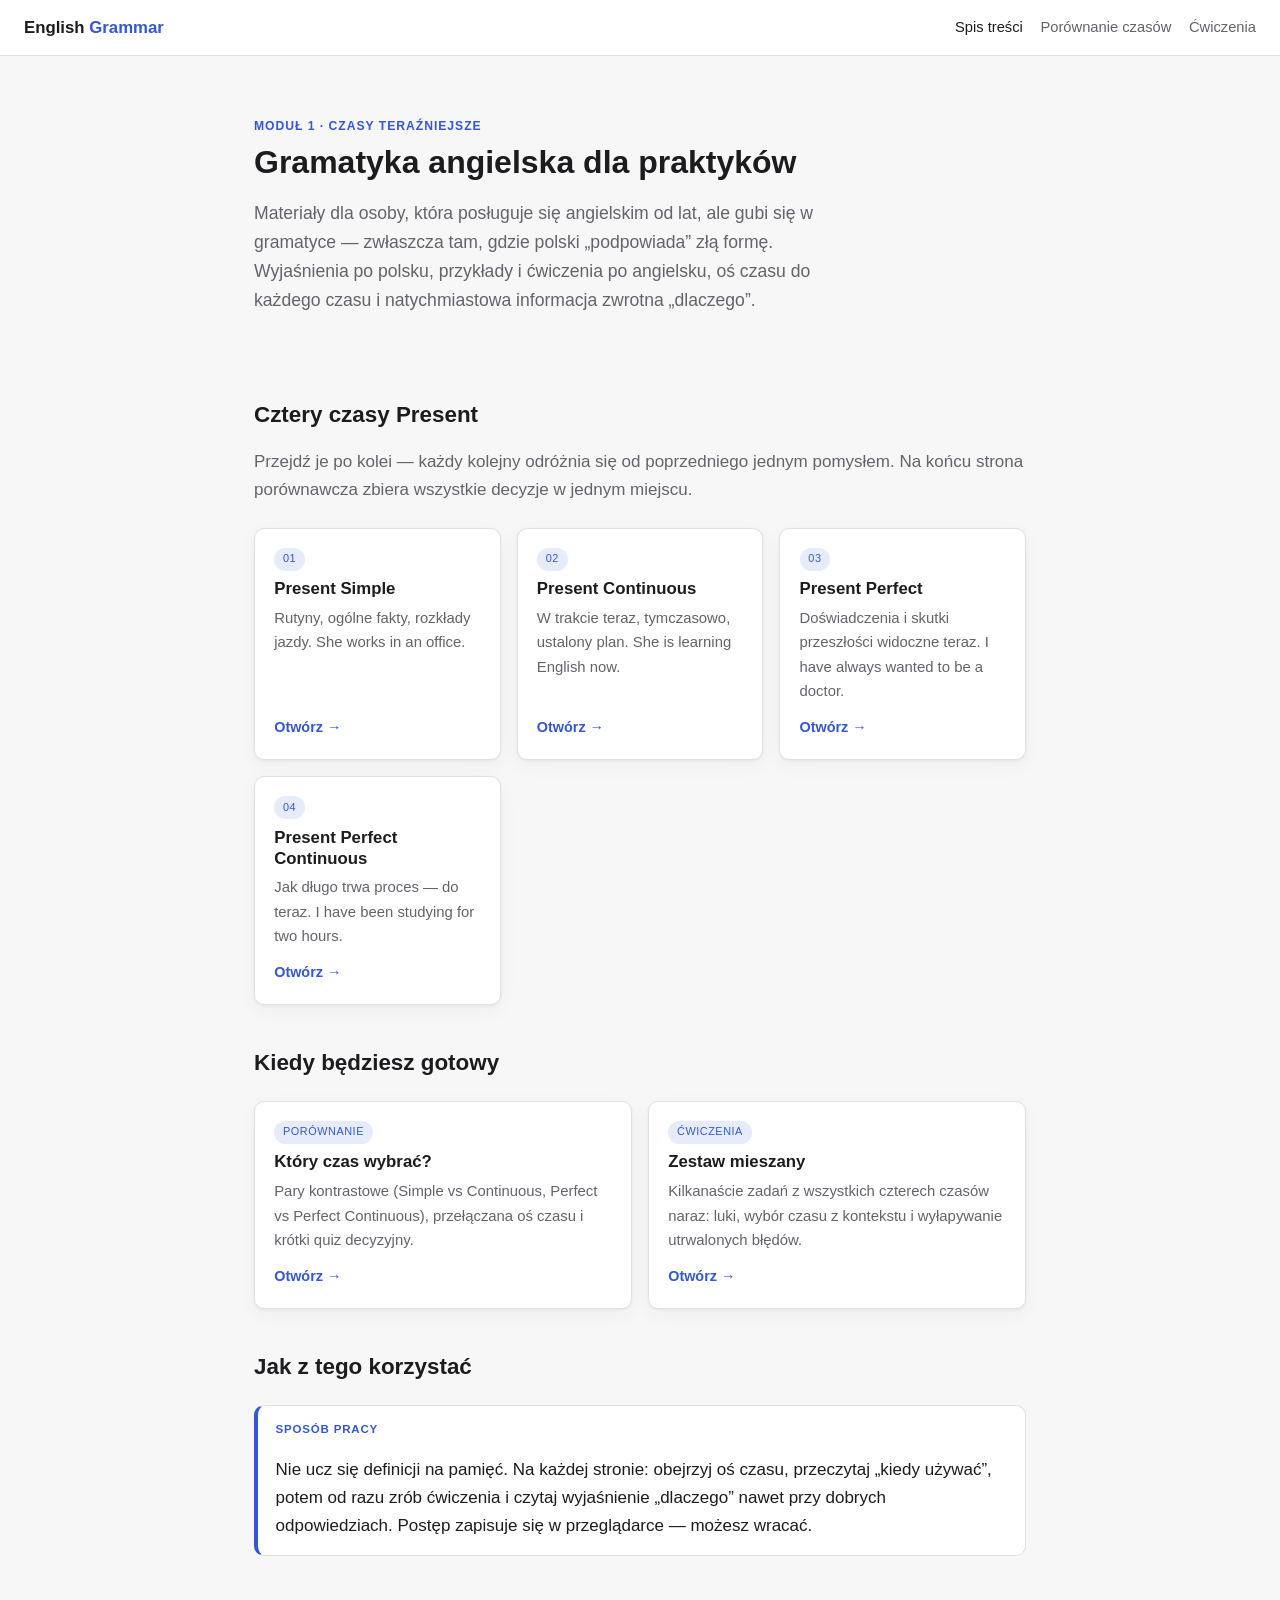
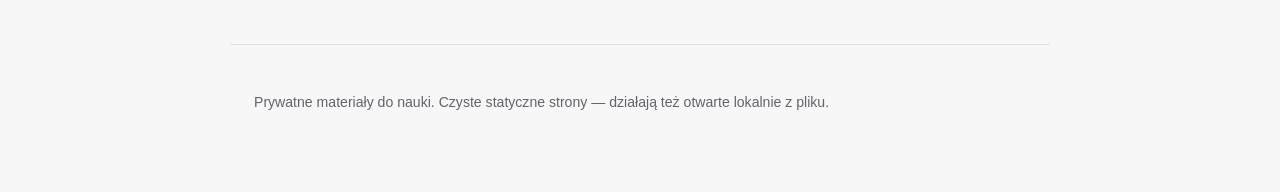
==== index.html @ 11decdb0 "Initial: interactive Present tenses module (4 tenses + contrast + practice) Standalone static site f" ====
<!DOCTYPE html>
<html lang="pl">
<head>
<meta charset="UTF-8">
<meta name="viewport" content="width=device-width, initial-scale=1.0">
<title>English Grammar — czasy teraźniejsze</title>
<meta name="description" content="Interaktywne materiały do angielskiej gramatyki dla osób, które mówią po angielsku od dawna, ale mają problemy z gramatyką. Moduł pierwszy: cztery czasy Present z osią czasu i ćwiczeniami.">
<link rel="stylesheet" href="assets/css/style.css">
</head>
<body>

<nav class="topnav">
  <a class="topnav__brand" href="index.html">English <span>Grammar</span></a>
  <div class="topnav__links">
    <a href="index.html" aria-current="page">Spis treści</a>
    <a href="czasy/porownanie.html">Porównanie czasów</a>
    <a href="cwiczenia.html">Ćwiczenia</a>
  </div>
</nav>

<header class="hero">
  <p class="eyebrow">Moduł 1 · Czasy teraźniejsze</p>
  <h1>Gramatyka angielska dla praktyków</h1>
  <p class="lead">
    Materiały dla osoby, która posługuje się angielskim od lat, ale gubi się
    w gramatyce — zwłaszcza tam, gdzie polski „podpowiada” złą formę.
    Wyjaśnienia po polsku, przykłady i ćwiczenia po angielsku, oś czasu do
    każdego czasu i natychmiastowa informacja zwrotna „dlaczego”.
  </p>
</header>

<main class="page">

  <h2>Cztery czasy Present</h2>
  <p class="muted">
    Przejdź je po kolei — każdy kolejny odróżnia się od poprzedniego jednym
    pomysłem. Na końcu strona porównawcza zbiera wszystkie decyzje w jednym
    miejscu.
  </p>

  <div class="card-grid">
    <a class="card" href="czasy/present-simple.html">
      <span class="badge">01</span>
      <h3>Present Simple</h3>
      <p>Rutyny, ogólne fakty, rozkłady jazdy. <span lang="en">She works in an office.</span></p>
      <span class="card__more">Otwórz →</span>
    </a>

    <a class="card" href="czasy/present-continuous.html">
      <span class="badge">02</span>
      <h3>Present Continuous</h3>
      <p>W trakcie teraz, tymczasowo, ustalony plan. <span lang="en">She is learning English now.</span></p>
      <span class="card__more">Otwórz →</span>
    </a>

    <a class="card" href="czasy/present-perfect.html">
      <span class="badge">03</span>
      <h3>Present Perfect</h3>
      <p>Doświadczenia i skutki przeszłości widoczne teraz. <span lang="en">I have always wanted to be a doctor.</span></p>
      <span class="card__more">Otwórz →</span>
    </a>

    <a class="card" href="czasy/present-perfect-continuous.html">
      <span class="badge">04</span>
      <h3>Present Perfect Continuous</h3>
      <p>Jak długo trwa proces — do teraz. <span lang="en">I have been studying for two hours.</span></p>
      <span class="card__more">Otwórz →</span>
    </a>
  </div>

  <h2>Kiedy będziesz gotowy</h2>
  <div class="card-grid">
    <a class="card" href="czasy/porownanie.html">
      <span class="badge">Porównanie</span>
      <h3>Który czas wybrać?</h3>
      <p>
        Pary kontrastowe (Simple vs Continuous, Perfect vs Perfect
        Continuous), przełączana oś czasu i krótki quiz decyzyjny.
      </p>
      <span class="card__more">Otwórz →</span>
    </a>

    <a class="card" href="cwiczenia.html">
      <span class="badge">Ćwiczenia</span>
      <h3>Zestaw mieszany</h3>
      <p>
        Kilkanaście zadań z wszystkich czterech czasów naraz: luki, wybór
        czasu z kontekstu i wyłapywanie utrwalonych błędów.
      </p>
      <span class="card__more">Otwórz →</span>
    </a>
  </div>

  <h2>Jak z tego korzystać</h2>
  <div class="rule">
    <p class="rule__label">Sposób pracy</p>
    <p>
      Nie ucz się definicji na pamięć. Na każdej stronie: obejrzyj oś czasu,
      przeczytaj „kiedy używać”, potem od razu zrób ćwiczenia i czytaj
      wyjaśnienie „dlaczego” nawet przy dobrych odpowiedziach. Postęp zapisuje
      się w przeglądarce — możesz wracać.
    </p>
  </div>

</main>

<footer>
  <p>
    Prywatne materiały do nauki. Czyste statyczne strony — działają też
    otwarte lokalnie z pliku.
  </p>
</footer>

</body>
</html>
---- assets/css/style.css ----
/* english-grammar — wspólny arkusz stylów.
 *
 * Czyste statyczne strony, bez build stepu. Ładowany przez każdą stronę
 * jako <link rel="stylesheet" href=".../assets/css/style.css">.
 *
 * Paleta light-first; pełny wariant dark w @media (prefers-color-scheme).
 * Nazwy tokenów zgodne z kontraktem rodziny `learning-materials`
 * (--text, --text-muted, --border, --accent, --bg-elevated, --radius) na
 * wypadek pożyczenia widgetu w przyszłości — ale to nasz plik, nie tamten.
 *
 * Zasada języka: interfejs i wyjaśnienia po polsku, materiał angielski w
 * elementach z lang="en" (blok .eg, tokeny w ćwiczeniach). Nie ma
 * przełącznika PL/EN — obie warstwy są widoczne naraz.
 */

:root {
  --bg: #f7f7f8;
  --bg-elevated: #ffffff;
  --bg-sunken: #f0f0f3;
  --text: #1c1c1e;
  --text-muted: #63636b;
  --border: #e1e1e6;
  --accent: #3457d5;
  --accent-soft: #e7ecfd;
  --good: #1f7a3d;
  --good-soft: #e3f3e9;
  --bad: #c0392b;
  --bad-soft: #fbe9e6;
  --warn: #9a6a12;
  --warn-soft: #fbf1dd;
  --code-bg: #eeeef2;
  --radius: 10px;
  --shadow: 0 1px 3px rgba(0, 0, 0, .06), 0 6px 20px rgba(0, 0, 0, .04);
}

@media (prefers-color-scheme: dark) {
  :root {
    --bg: #141416;
    --bg-elevated: #1d1d21;
    --bg-sunken: #17171a;
    --text: #ececee;
    --text-muted: #a3a3ac;
    --border: #333338;
    --accent: #8098ff;
    --accent-soft: #232a49;
    --good: #5fcf82;
    --good-soft: #17301f;
    --bad: #ff7c70;
    --bad-soft: #34211e;
    --warn: #e0b050;
    --warn-soft: #2f2718;
    --code-bg: #26262b;
    --shadow: 0 1px 3px rgba(0, 0, 0, .3), 0 6px 20px rgba(0, 0, 0, .25);
  }
}

* { box-sizing: border-box; }

html { scroll-behavior: smooth; }

body {
  margin: 0;
  background: var(--bg);
  color: var(--text);
  font-family: -apple-system, "Segoe UI", Roboto, Helvetica, Arial, sans-serif;
  line-height: 1.65;
  font-size: 17px;
  -webkit-text-size-adjust: 100%;
}

a { color: var(--accent); }
a:hover { text-decoration: underline; }

h1, h2, h3 { line-height: 1.25; }

code {
  background: var(--code-bg);
  border-radius: 4px;
  padding: 0.1em 0.4em;
  font-family: "SF Mono", Menlo, Consolas, "Liberation Mono", monospace;
  font-size: 0.86em;
}

:lang(en) { font-style: normal; }

/* ---------- Top navigation ---------- */
.topnav {
  position: sticky;
  top: 0;
  z-index: 50;
  display: flex;
  align-items: center;
  justify-content: space-between;
  gap: 0.6rem 1.25rem;
  padding: 0.85rem 1.5rem;
  background: var(--bg-elevated);
  border-bottom: 1px solid var(--border);
  flex-wrap: wrap;
}

.topnav__brand {
  font-weight: 700;
  text-decoration: none;
  color: var(--text);
  font-size: 1.05rem;
}

.topnav__brand span { color: var(--accent); }

.topnav__links {
  display: flex;
  gap: 1.1rem;
  font-size: 0.92rem;
  flex-wrap: wrap;
}

.topnav__links a {
  color: var(--text-muted);
  text-decoration: none;
}

.topnav__links a:hover,
.topnav__links a[aria-current="page"] { color: var(--text); }

/* ---------- Layout ---------- */
.hero {
  max-width: 820px;
  margin: 0 auto;
  padding: 3rem 1.5rem 1rem;
}

.hero h1 {
  font-size: 2rem;
  margin: 0 0 0.6rem;
}

.lead {
  font-size: 1.1rem;
  color: var(--text-muted);
  max-width: 62ch;
}

.eyebrow {
  display: inline-block;
  font-size: 0.76rem;
  text-transform: uppercase;
  letter-spacing: 0.08em;
  color: var(--accent);
  font-weight: 700;
  margin-bottom: 0.35rem;
}

.page {
  max-width: 820px;
  margin: 0 auto;
  padding: 0.5rem 1.5rem 4rem;
}

.page h2 {
  font-size: 1.4rem;
  margin-top: 2.75rem;
}

.page h3 {
  font-size: 1.08rem;
  margin-top: 1.75rem;
}

.muted { color: var(--text-muted); }

hr {
  border: 0;
  border-top: 1px solid var(--border);
  margin: 2.5rem 0;
}

/* ---------- Cards (table of contents) ---------- */
.card-grid {
  display: grid;
  grid-template-columns: repeat(auto-fit, minmax(240px, 1fr));
  gap: 1rem;
  margin: 1.5rem 0;
}

.card {
  display: flex;
  flex-direction: column;
  background: var(--bg-elevated);
  border: 1px solid var(--border);
  border-radius: var(--radius);
  padding: 1.2rem;
  box-shadow: var(--shadow);
  text-decoration: none;
  color: inherit;
}

a.card:hover {
  border-color: var(--accent);
  text-decoration: none;
}

.card h3 {
  margin: 0 0 0.35rem;
  font-size: 1.05rem;
}

.card p {
  margin: 0;
  font-size: 0.93rem;
  color: var(--text-muted);
}

.card .card__more {
  margin-top: auto;
  padding-top: 0.75rem;
  color: var(--accent);
  font-size: 0.9rem;
  font-weight: 600;
}

.badge {
  display: inline-block;
  font-size: 0.68rem;
  text-transform: uppercase;
  letter-spacing: 0.05em;
  background: var(--accent-soft);
  color: var(--accent);
  padding: 0.15rem 0.55rem;
  border-radius: 999px;
  margin-bottom: 0.55rem;
  align-self: flex-start;
}

/* ---------- English example block ---------- */
.eg {
  margin: 0.9rem 0;
  padding: 0.7rem 0.95rem;
  background: var(--accent-soft);
  border-left: 3px solid var(--accent);
  border-radius: 0 6px 6px 0;
}

.eg + .eg { margin-top: 0.4rem; }

.eg__tag {
  display: inline-block;
  font-size: 0.62rem;
  font-weight: 700;
  letter-spacing: 0.06em;
  color: var(--accent);
  border: 1px solid currentColor;
  border-radius: 3px;
  padding: 0 0.25rem;
  margin-right: 0.5rem;
  vertical-align: 0.12em;
}

.eg [lang="en"] { font-size: 1.03rem; }

.eg__pl {
  display: block;
  margin-top: 0.2rem;
  font-size: 0.85rem;
  color: var(--text-muted);
}

.eg mark {
  background: transparent;
  color: inherit;
  font-weight: 700;
  border-bottom: 2px solid var(--accent);
}

/* ---------- Rule / pitfall callouts ---------- */
.rule,
.pitfall {
  margin: 1.5rem 0;
  padding: 0.9rem 1.1rem;
  border-radius: var(--radius);
  border: 1px solid var(--border);
  border-left-width: 4px;
}

.rule {
  background: var(--bg-elevated);
  border-left-color: var(--accent);
}

.pitfall {
  background: var(--warn-soft);
  border-left-color: var(--warn);
}

.rule__label,
.pitfall__label {
  margin: 0 0 0.4rem;
  font-size: 0.72rem;
  font-weight: 700;
  text-transform: uppercase;
  letter-spacing: 0.07em;
}

.rule__label { color: var(--accent); }
.pitfall__label { color: var(--warn); }

.rule p:last-child,
.pitfall p:last-child { margin-bottom: 0; }

.bad {
  color: var(--bad);
  text-decoration: line-through;
  text-decoration-thickness: 1px;
}

.good {
  color: var(--good);
  font-weight: 600;
}

.pitfall__why {
  font-size: 0.9rem;
  color: var(--text-muted);
  margin-top: 0.5rem;
}

/* ---------- Form tables ---------- */
.form-table {
  margin: 1.25rem 0;
  overflow-x: auto;
  border: 1px solid var(--border);
  border-radius: var(--radius);
}

.form-table table {
  border-collapse: collapse;
  width: 100%;
  min-width: 460px;
  font-size: 0.95rem;
}

.form-table th,
.form-table td {
  text-align: left;
  padding: 0.6rem 0.85rem;
  border-bottom: 1px solid var(--border);
}

.form-table thead th {
  background: var(--bg-sunken);
  font-size: 0.78rem;
  text-transform: uppercase;
  letter-spacing: 0.05em;
  color: var(--text-muted);
}

.form-table tbody tr:last-child td { border-bottom: 0; }

.form-table td[lang="en"],
.form-table th[lang="en"] {
  font-family: "SF Mono", Menlo, Consolas, "Liberation Mono", monospace;
  font-size: 0.88rem;
}

.form-table mark {
  background: var(--accent-soft);
  color: var(--accent);
  border-radius: 3px;
  padding: 0 0.2em;
  font-weight: 700;
}

/* ---------- Segmented control ---------- */
.seg {
  display: inline-flex;
  border: 1px solid var(--border);
  border-radius: 8px;
  overflow: hidden;
  flex-wrap: wrap;
  background: var(--bg-elevated);
}

.seg button {
  appearance: none;
  border: 0;
  border-right: 1px solid var(--border);
  background: transparent;
  color: var(--text-muted);
  font: inherit;
  font-size: 0.85rem;
  padding: 0.4rem 0.85rem;
  cursor: pointer;
  line-height: 1.4;
}

.seg button:last-child { border-right: 0; }
.seg button:hover { color: var(--text); }

.seg button.is-active {
  background: var(--accent);
  color: #fff;
}

.seg button:focus-visible {
  outline: 2px solid var(--accent);
  outline-offset: -2px;
}

/* ---------- Timeline widget ---------- */
.timeline {
  margin: 1.75rem 0;
  border: 1px solid var(--border);
  border-radius: var(--radius);
  background: var(--bg-elevated);
  overflow: hidden;
}

.timeline__bar {
  padding: 0.8rem 1.1rem;
  border-bottom: 1px solid var(--border);
  display: flex;
  flex-wrap: wrap;
  gap: 0.5rem 0.9rem;
  align-items: center;
  justify-content: space-between;
}

.timeline__bar p {
  margin: 0;
  font-weight: 700;
  font-size: 0.9rem;
}

.timeline__stage {
  padding: 0.5rem 0.75rem 0;
  background: var(--bg-sunken);
}

.timeline__stage svg {
  display: block;
  width: 100%;
  height: auto;
}

.timeline__caption {
  padding: 0.85rem 1.1rem 1rem;
  font-size: 0.92rem;
}

.timeline__caption p { margin: 0 0 0.35rem; }
.timeline__caption p:last-child { margin-bottom: 0; }

.timeline__caption [lang="en"] {
  color: var(--text-muted);
  font-size: 0.9rem;
}

/* SVG primitives, themed */
.tl-axis { stroke: var(--text-muted); stroke-width: 2; }
.tl-now { stroke: var(--text); stroke-width: 1.5; stroke-dasharray: 4 4; }
.tl-label { fill: var(--text-muted); font-size: 12px; font-weight: 700; letter-spacing: 0.04em; }
.tl-now-label { fill: var(--text); font-size: 12px; font-weight: 700; }
.tl-mark { fill: var(--accent); }
.tl-mark-stroke { stroke: var(--accent); fill: none; stroke-width: 3; }
.tl-band { fill: var(--accent); opacity: 0.16; }
.tl-band-edge { stroke: var(--accent); stroke-width: 2; fill: none; }
.tl-ghost { fill: var(--accent); opacity: 0.45; }
.tl-hint { fill: var(--text-muted); font-size: 11px; font-style: italic; }

.tl-art { transition: opacity 0.18s ease; }

/* ---------- Exercise engine ---------- */
.exercise {
  margin: 2rem 0;
  border: 1px solid var(--border);
  border-radius: var(--radius);
  background: var(--bg-elevated);
  overflow: hidden;
}

.exercise__head {
  padding: 0.85rem 1.15rem;
  border-bottom: 1px solid var(--border);
  display: flex;
  flex-wrap: wrap;
  align-items: baseline;
  justify-content: space-between;
  gap: 0.4rem 1rem;
}

.exercise__head h3,
.exercise__head p.exercise__title {
  margin: 0;
  font-size: 0.95rem;
  font-weight: 700;
}

.ex-score {
  font-size: 0.85rem;
  color: var(--text-muted);
  font-variant-numeric: tabular-nums;
}

.ex-score b { color: var(--text); }

.ex-item {
  padding: 1rem 1.15rem;
  border-bottom: 1px solid var(--border);
}

.ex-item:last-child { border-bottom: 0; }

.ex-num {
  font-size: 0.72rem;
  font-weight: 700;
  color: var(--text-muted);
  letter-spacing: 0.06em;
}

.ex-ctx {
  margin: 0.15rem 0 0.5rem;
  font-size: 0.9rem;
  color: var(--text-muted);
}

.ex-q {
  margin: 0.15rem 0 0.7rem;
  font-size: 1.02rem;
}

.ex-q [lang="en"] { font-weight: 500; }

.ex-blank {
  display: inline-block;
  min-width: 6.5rem;
  font: inherit;
  padding: 0.15rem 0.45rem;
  border: 1px solid var(--border);
  border-bottom-width: 2px;
  border-radius: 5px;
  background: var(--bg);
  color: var(--text);
}

.ex-blank:focus-visible {
  outline: 2px solid var(--accent);
  outline-offset: 1px;
}

.ex-hint { color: var(--text-muted); font-size: 0.92em; }

/* option buttons (choice) */
.ex-options {
  display: flex;
  flex-direction: column;
  gap: 0.4rem;
  margin: 0.2rem 0 0;
}

.ex-option {
  appearance: none;
  text-align: left;
  font: inherit;
  padding: 0.5rem 0.75rem;
  border: 1px solid var(--border);
  border-radius: 7px;
  background: var(--bg);
  color: var(--text);
  cursor: pointer;
}

.ex-option [lang="en"] { font-family: "SF Mono", Menlo, Consolas, monospace; font-size: 0.9rem; }

.ex-option:hover:not(:disabled) { border-color: var(--accent); }
.ex-option:focus-visible { outline: 2px solid var(--accent); outline-offset: 1px; }
.ex-option:disabled { cursor: default; }

.ex-option.is-picked { border-color: var(--accent); }
.ex-option.is-correct { border-color: var(--good); background: var(--good-soft); }
.ex-option.is-wrong { border-color: var(--bad); background: var(--bad-soft); }

/* clickable tokens (error) */
.ex-tokens {
  margin: 0.2rem 0 0.6rem;
  font-size: 1.05rem;
  line-height: 2;
}

.ex-token {
  appearance: none;
  font: inherit;
  border: 1px solid transparent;
  border-radius: 5px;
  padding: 0.1rem 0.3rem;
  background: var(--bg-sunken);
  color: var(--text);
  cursor: pointer;
}

.ex-token:hover:not(:disabled) { border-color: var(--accent); }
.ex-token:focus-visible { outline: 2px solid var(--accent); outline-offset: 1px; }
.ex-token.is-picked { border-color: var(--accent); background: var(--accent-soft); }
.ex-token.is-target { border-color: var(--good); background: var(--good-soft); }
.ex-token.is-miss { border-color: var(--bad); background: var(--bad-soft); }
.ex-token:disabled { cursor: default; }

.ex-actions {
  display: flex;
  flex-wrap: wrap;
  gap: 0.5rem;
  align-items: center;
  margin-top: 0.5rem;
}

.ex-btn {
  appearance: none;
  font: inherit;
  font-size: 0.9rem;
  font-weight: 600;
  padding: 0.4rem 0.9rem;
  border: 1px solid var(--accent);
  border-radius: 7px;
  background: var(--accent);
  color: #fff;
  cursor: pointer;
}

.ex-btn:hover { filter: brightness(1.05); }
.ex-btn:focus-visible { outline: 2px solid var(--accent); outline-offset: 2px; }
.ex-btn:disabled { opacity: 0.5; cursor: default; }

.ex-btn--ghost {
  background: transparent;
  color: var(--accent);
}

.ex-feedback {
  margin-top: 0.6rem;
  font-size: 0.93rem;
  padding: 0.6rem 0.8rem;
  border-radius: 7px;
}

.ex-feedback.is-correct { background: var(--good-soft); color: var(--good); }
.ex-feedback.is-wrong { background: var(--bad-soft); color: var(--bad); }

.ex-feedback strong { display: block; margin-bottom: 0.15rem; }

.ex-why {
  margin-top: 0.4rem;
  color: var(--text);
  font-size: 0.92rem;
}

.ex-why [lang="en"] {
  font-family: "SF Mono", Menlo, Consolas, monospace;
  font-size: 0.88rem;
}

.ex-foot {
  padding: 0.8rem 1.15rem;
  display: flex;
  flex-wrap: wrap;
  gap: 0.6rem 1rem;
  align-items: center;
  justify-content: space-between;
  background: var(--bg-sunken);
}

.ex-foot p { margin: 0; font-size: 0.88rem; color: var(--text-muted); }

/* ---------- Contrast pair widget ---------- */
.contrast {
  margin: 1.5rem 0;
  border: 1px solid var(--border);
  border-radius: var(--radius);
  background: var(--bg-elevated);
  padding: 1rem 1.15rem;
}

.contrast__sentence {
  font-size: 1.1rem;
  margin: 0.7rem 0 0.4rem;
  font-family: "SF Mono", Menlo, Consolas, monospace;
}

.contrast__meaning {
  margin: 0;
  color: var(--text-muted);
  font-size: 0.95rem;
}

.contrast__note {
  margin: 0.7rem 0 0;
  font-size: 0.85rem;
  color: var(--text-muted);
}

/* ---------- Site navigation (prev / next) ---------- */
.site-nav {
  display: flex;
  flex-wrap: wrap;
  gap: 0.75rem;
  justify-content: space-between;
  margin: 3rem 0 0;
  padding-top: 1.25rem;
  border-top: 1px solid var(--border);
  font-size: 0.92rem;
}

.site-nav a { text-decoration: none; color: var(--accent); }
.site-nav a:hover { text-decoration: underline; }
.site-nav .site-nav__spacer { flex: 1; }

/* ---------- Footer ---------- */
footer {
  max-width: 820px;
  margin: 0 auto;
  padding: 2rem 1.5rem 4rem;
  color: var(--text-muted);
  font-size: 0.88rem;
  border-top: 1px solid var(--border);
}

footer a { color: var(--text-muted); }

/* ---------- Reduced motion ---------- */
@media (prefers-reduced-motion: reduce) {
  html { scroll-behavior: auto; }
  .tl-art { transition: none; }
  * { transition-duration: 0.01ms !important; animation-duration: 0.01ms !important; }
}
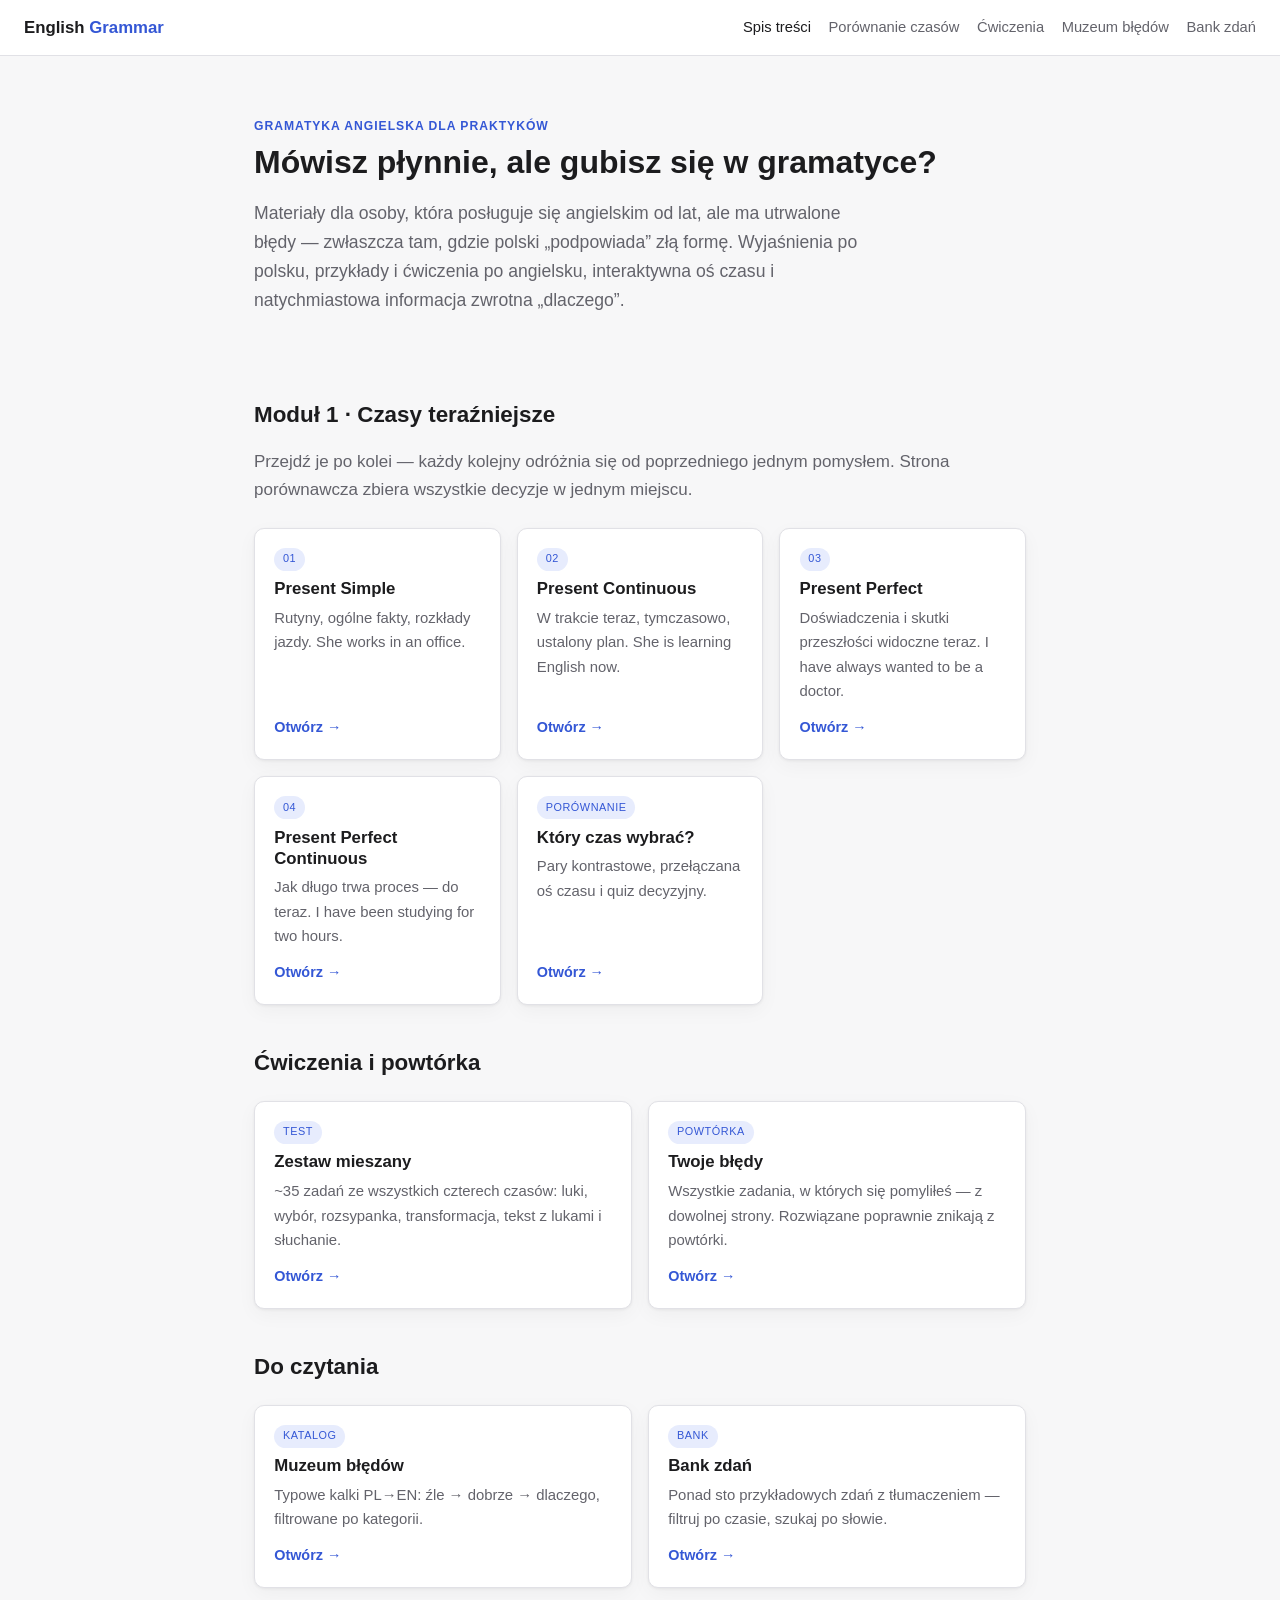
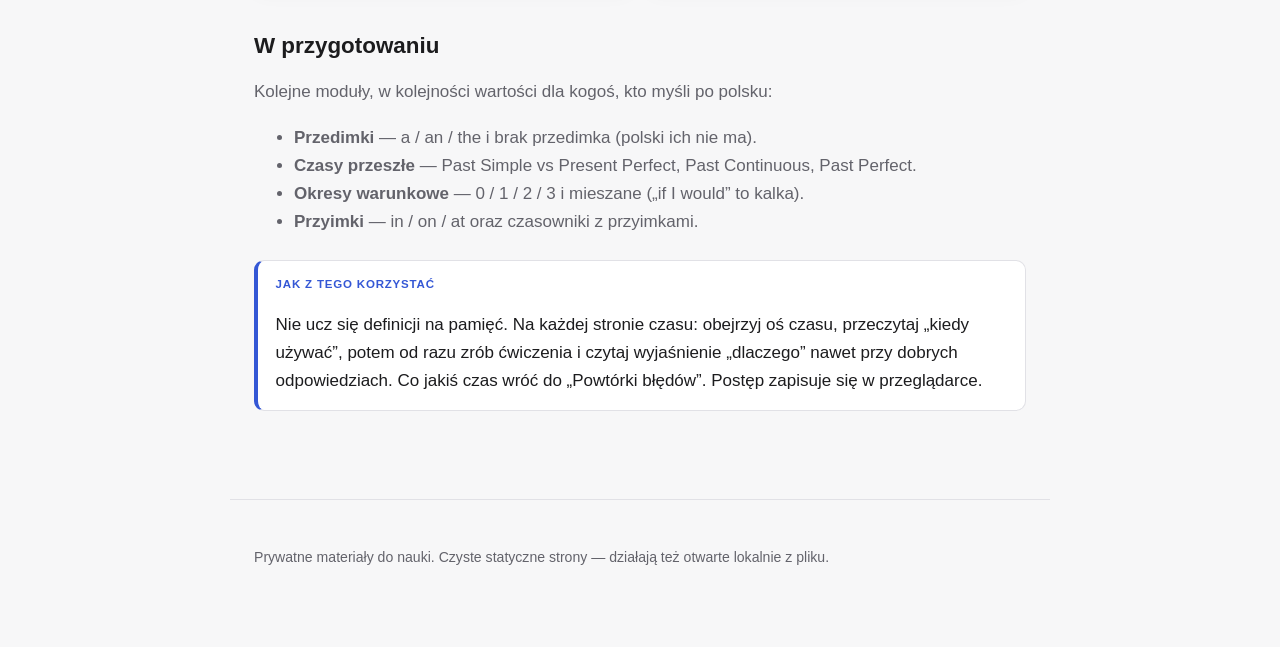
==== commit abdbd59d: "Add 4 exercise types, task bank + mistakes review, reading pages Engine (exercises.js): - new item t" ====
--- a/index.html
+++ b/index.html
@@ -3,8 +3,8 @@
 <head>
 <meta charset="UTF-8">
 <meta name="viewport" content="width=device-width, initial-scale=1.0">
-<title>English Grammar — czasy teraźniejsze</title>
-<meta name="description" content="Interaktywne materiały do angielskiej gramatyki dla osób, które mówią po angielsku od dawna, ale mają problemy z gramatyką. Moduł pierwszy: cztery czasy Present z osią czasu i ćwiczeniami.">
+<title>English Grammar — nauka dla praktyków</title>
+<meta name="description" content="Interaktywne materiały do angielskiej gramatyki dla osób, które mówią po angielsku od dawna, ale mają problemy z gramatyką. Moduł 1: cztery czasy Present — oś czasu, ćwiczenia, powtórka błędów, bank zdań.">
 <link rel="stylesheet" href="assets/css/style.css">
 </head>
 <body>
@@ -15,27 +15,28 @@
     <a href="index.html" aria-current="page">Spis treści</a>
     <a href="czasy/porownanie.html">Porównanie czasów</a>
     <a href="cwiczenia.html">Ćwiczenia</a>
+    <a href="bledy.html">Muzeum błędów</a>
+    <a href="przyklady.html">Bank zdań</a>
   </div>
 </nav>
 
 <header class="hero">
-  <p class="eyebrow">Moduł 1 · Czasy teraźniejsze</p>
-  <h1>Gramatyka angielska dla praktyków</h1>
+  <p class="eyebrow">Gramatyka angielska dla praktyków</p>
+  <h1>Mówisz płynnie, ale gubisz się w gramatyce?</h1>
   <p class="lead">
-    Materiały dla osoby, która posługuje się angielskim od lat, ale gubi się
-    w gramatyce — zwłaszcza tam, gdzie polski „podpowiada” złą formę.
-    Wyjaśnienia po polsku, przykłady i ćwiczenia po angielsku, oś czasu do
-    każdego czasu i natychmiastowa informacja zwrotna „dlaczego”.
+    Materiały dla osoby, która posługuje się angielskim od lat, ale ma
+    utrwalone błędy — zwłaszcza tam, gdzie polski „podpowiada” złą formę.
+    Wyjaśnienia po polsku, przykłady i ćwiczenia po angielsku, interaktywna
+    oś czasu i natychmiastowa informacja zwrotna „dlaczego”.
   </p>
 </header>
 
 <main class="page">
 
-  <h2>Cztery czasy Present</h2>
+  <h2>Moduł 1 · Czasy teraźniejsze</h2>
   <p class="muted">
     Przejdź je po kolei — każdy kolejny odróżnia się od poprzedniego jednym
-    pomysłem. Na końcu strona porównawcza zbiera wszystkie decyzje w jednym
-    miejscu.
+    pomysłem. Strona porównawcza zbiera wszystkie decyzje w jednym miejscu.
   </p>
 
   <div class="card-grid">
@@ -66,39 +67,73 @@
       <p>Jak długo trwa proces — do teraz. <span lang="en">I have been studying for two hours.</span></p>
       <span class="card__more">Otwórz →</span>
     </a>
-  </div>
 
-  <h2>Kiedy będziesz gotowy</h2>
-  <div class="card-grid">
     <a class="card" href="czasy/porownanie.html">
       <span class="badge">Porównanie</span>
       <h3>Który czas wybrać?</h3>
+      <p>Pary kontrastowe, przełączana oś czasu i quiz decyzyjny.</p>
+      <span class="card__more">Otwórz →</span>
+    </a>
+  </div>
+
+  <h2>Ćwiczenia i powtórka</h2>
+  <div class="card-grid">
+    <a class="card" href="cwiczenia.html">
+      <span class="badge">Test</span>
+      <h3>Zestaw mieszany</h3>
       <p>
-        Pary kontrastowe (Simple vs Continuous, Perfect vs Perfect
-        Continuous), przełączana oś czasu i krótki quiz decyzyjny.
+        ~35 zadań ze wszystkich czterech czasów: luki, wybór, rozsypanka,
+        transformacja, tekst z lukami i słuchanie.
       </p>
       <span class="card__more">Otwórz →</span>
     </a>
 
-    <a class="card" href="cwiczenia.html">
-      <span class="badge">Ćwiczenia</span>
-      <h3>Zestaw mieszany</h3>
+    <a class="card" href="cwiczenia.html#review">
+      <span class="badge">Powtórka</span>
+      <h3>Twoje błędy</h3>
       <p>
-        Kilkanaście zadań z wszystkich czterech czasów naraz: luki, wybór
-        czasu z kontekstu i wyłapywanie utrwalonych błędów.
+        Wszystkie zadania, w których się pomyliłeś — z dowolnej strony.
+        Rozwiązane poprawnie znikają z powtórki.
       </p>
       <span class="card__more">Otwórz →</span>
     </a>
   </div>
 
-  <h2>Jak z tego korzystać</h2>
+  <h2>Do czytania</h2>
+  <div class="card-grid">
+    <a class="card" href="bledy.html">
+      <span class="badge">Katalog</span>
+      <h3>Muzeum błędów</h3>
+      <p>Typowe kalki PL→EN: źle → dobrze → dlaczego, filtrowane po kategorii.</p>
+      <span class="card__more">Otwórz →</span>
+    </a>
+
+    <a class="card" href="przyklady.html">
+      <span class="badge">Bank</span>
+      <h3>Bank zdań</h3>
+      <p>Ponad sto przykładowych zdań z tłumaczeniem — filtruj po czasie, szukaj po słowie.</p>
+      <span class="card__more">Otwórz →</span>
+    </a>
+  </div>
+
+  <h2>W przygotowaniu</h2>
+  <p class="muted">
+    Kolejne moduły, w kolejności wartości dla kogoś, kto myśli po polsku:
+  </p>
+  <ul class="muted">
+    <li><strong>Przedimki</strong> — <span lang="en">a / an / the</span> i brak przedimka (polski ich nie ma).</li>
+    <li><strong>Czasy przeszłe</strong> — Past Simple vs Present Perfect, Past Continuous, Past Perfect.</li>
+    <li><strong>Okresy warunkowe</strong> — 0 / 1 / 2 / 3 i mieszane („<span lang="en">if I would</span>” to kalka).</li>
+    <li><strong>Przyimki</strong> — <span lang="en">in / on / at</span> oraz czasowniki z przyimkami.</li>
+  </ul>
+
   <div class="rule">
-    <p class="rule__label">Sposób pracy</p>
+    <p class="rule__label">Jak z tego korzystać</p>
     <p>
-      Nie ucz się definicji na pamięć. Na każdej stronie: obejrzyj oś czasu,
-      przeczytaj „kiedy używać”, potem od razu zrób ćwiczenia i czytaj
-      wyjaśnienie „dlaczego” nawet przy dobrych odpowiedziach. Postęp zapisuje
-      się w przeglądarce — możesz wracać.
+      Nie ucz się definicji na pamięć. Na każdej stronie czasu: obejrzyj oś
+      czasu, przeczytaj „kiedy używać”, potem od razu zrób ćwiczenia i czytaj
+      wyjaśnienie „dlaczego” nawet przy dobrych odpowiedziach. Co jakiś czas
+      wróć do „Powtórki błędów”. Postęp zapisuje się w przeglądarce.
     </p>
   </div>
 
--- a/assets/css/style.css
+++ b/assets/css/style.css
@@ -66,12 +66,20 @@
   line-height: 1.65;
   font-size: 17px;
   -webkit-text-size-adjust: 100%;
+  -webkit-tap-highlight-color: transparent;
+  overflow-wrap: break-word;
 }
 
 a { color: var(--accent); }
 a:hover { text-decoration: underline; }
 
 h1, h2, h3 { line-height: 1.25; }
+
+/* Nagłówki nie chowają się pod przyklejoną nawigacją po kliknięciu w kotwicę. */
+:where(h1, h2, h3, [id]) { scroll-margin-top: 4.5rem; }
+
+/* Długie angielskie ciągi (zdania mono, przykłady) nie rozpychają layoutu. */
+[lang="en"] { overflow-wrap: anywhere; }
 
 code {
   background: var(--code-bg);
@@ -387,7 +395,8 @@
   color: var(--text-muted);
   font: inherit;
   font-size: 0.85rem;
-  padding: 0.4rem 0.85rem;
+  padding: 0.45rem 0.85rem;
+  min-height: 38px;
   cursor: pointer;
   line-height: 1.4;
 }
@@ -404,6 +413,9 @@
   outline: 2px solid var(--accent);
   outline-offset: -2px;
 }
+
+/* Wariant przełącznika osi czasu — większe pola dotykowe */
+.seg--wrap button { min-height: 40px; text-align: center; }
 
 /* ---------- Timeline widget ---------- */
 .timeline {
@@ -454,17 +466,18 @@
   font-size: 0.9rem;
 }
 
-/* SVG primitives, themed */
+/* SVG primitives, themed. viewBox jest ~1:1 do px (patrz timeline.js), więc
+   te rozmiary to realne piksele na każdym ekranie. */
 .tl-axis { stroke: var(--text-muted); stroke-width: 2; }
 .tl-now { stroke: var(--text); stroke-width: 1.5; stroke-dasharray: 4 4; }
-.tl-label { fill: var(--text-muted); font-size: 12px; font-weight: 700; letter-spacing: 0.04em; }
-.tl-now-label { fill: var(--text); font-size: 12px; font-weight: 700; }
+.tl-label { fill: var(--text-muted); font-size: 13px; font-weight: 700; letter-spacing: 0.03em; }
+.tl-now-label { fill: var(--text); font-size: 13px; font-weight: 700; }
 .tl-mark { fill: var(--accent); }
 .tl-mark-stroke { stroke: var(--accent); fill: none; stroke-width: 3; }
 .tl-band { fill: var(--accent); opacity: 0.16; }
 .tl-band-edge { stroke: var(--accent); stroke-width: 2; fill: none; }
 .tl-ghost { fill: var(--accent); opacity: 0.45; }
-.tl-hint { fill: var(--text-muted); font-size: 11px; font-style: italic; }
+.tl-hint { fill: var(--text-muted); font-size: 12px; font-style: italic; }
 
 .tl-art { transition: opacity 0.18s ease; }
 
@@ -560,7 +573,8 @@
   appearance: none;
   text-align: left;
   font: inherit;
-  padding: 0.5rem 0.75rem;
+  padding: 0.65rem 0.8rem;
+  min-height: 44px;
   border: 1px solid var(--border);
   border-radius: 7px;
   background: var(--bg);
@@ -580,17 +594,21 @@
 
 /* clickable tokens (error) */
 .ex-tokens {
-  margin: 0.2rem 0 0.6rem;
+  margin: 0.3rem 0 0.7rem;
   font-size: 1.05rem;
-  line-height: 2;
+  line-height: 1;
+  display: flex;
+  flex-wrap: wrap;
+  gap: 0.3rem 0.25rem;
 }
 
 .ex-token {
   appearance: none;
   font: inherit;
-  border: 1px solid transparent;
-  border-radius: 5px;
-  padding: 0.1rem 0.3rem;
+  border: 1px solid var(--border);
+  border-radius: 6px;
+  padding: 0.4rem 0.5rem;
+  min-height: 40px;
   background: var(--bg-sunken);
   color: var(--text);
   cursor: pointer;
@@ -616,7 +634,8 @@
   font: inherit;
   font-size: 0.9rem;
   font-weight: 600;
-  padding: 0.4rem 0.9rem;
+  padding: 0.5rem 1rem;
+  min-height: 40px;
   border: 1px solid var(--accent);
   border-radius: 7px;
   background: var(--accent);
@@ -667,6 +686,69 @@
 }
 
 .ex-foot p { margin: 0; font-size: 0.88rem; color: var(--text-muted); }
+
+/* wider text input (transform / listen) */
+.ex-blank--wide { min-width: 16rem; width: 100%; max-width: 30rem; }
+
+/* ---------- Order (rozsypanka) ---------- */
+.answer-line {
+  min-height: 3rem;
+  margin: 0.2rem 0 0.7rem;
+  padding: 0.55rem 0.6rem;
+  border: 1px dashed var(--border);
+  border-radius: 8px;
+  background: var(--bg);
+  display: flex;
+  flex-wrap: wrap;
+  gap: 0.3rem;
+  align-items: center;
+}
+.answer-line.is-correct { border-style: solid; border-color: var(--good); background: var(--good-soft); }
+.answer-line.is-wrong { border-style: solid; border-color: var(--bad); background: var(--bad-soft); }
+.answer-line__ph { color: var(--text-muted); font-size: 0.9rem; font-style: italic; }
+
+.chips {
+  display: flex;
+  flex-wrap: wrap;
+  gap: 0.35rem;
+  margin-bottom: 0.3rem;
+}
+.chip {
+  appearance: none;
+  font: inherit;
+  font-size: 0.98rem;
+  padding: 0.4rem 0.6rem;
+  min-height: 40px;
+  border: 1px solid var(--border);
+  border-radius: 7px;
+  background: var(--bg-elevated);
+  color: var(--text);
+  cursor: pointer;
+}
+.chip:hover:not(:disabled) { border-color: var(--accent); }
+.chip:focus-visible { outline: 2px solid var(--accent); outline-offset: 1px; }
+.chip.is-used { opacity: 0.25; }
+.chip:disabled { cursor: default; }
+.chip--placed {
+  background: var(--accent-soft);
+  border-color: var(--accent);
+  color: var(--accent);
+}
+
+/* ---------- Cloze (tekst z lukami) ---------- */
+.cloze { line-height: 2.2; }
+.cloze__blank {
+  display: inline-block;
+  width: 8rem;
+  min-width: 0;
+  margin: 0 0.1rem;
+  vertical-align: baseline;
+}
+.cloze__blank.is-correct { border-color: var(--good); background: var(--good-soft); }
+.cloze__blank.is-wrong { border-color: var(--bad); background: var(--bad-soft); }
+
+/* ---------- Listen (synteza mowy) ---------- */
+.speak-btn { letter-spacing: 0.02em; }
 
 /* ---------- Contrast pair widget ---------- */
 .contrast {
@@ -723,6 +805,244 @@
 
 footer a { color: var(--text-muted); }
 
+/* ---------- Filtrowana lista (Muzeum błędów, Bank zdań) ---------- */
+.filterbar {
+  display: flex;
+  flex-wrap: wrap;
+  gap: 0.75rem 1.25rem;
+  align-items: flex-start;
+  margin: 1.25rem 0 0.75rem;
+}
+
+.filter-group {
+  display: flex;
+  flex-wrap: wrap;
+  gap: 0.35rem;
+  align-items: center;
+}
+
+.filter-group__label {
+  font-size: 0.72rem;
+  text-transform: uppercase;
+  letter-spacing: 0.06em;
+  color: var(--text-muted);
+  font-weight: 700;
+  margin-right: 0.15rem;
+}
+
+.filter-chip {
+  appearance: none;
+  font: inherit;
+  font-size: 0.82rem;
+  padding: 0.35rem 0.7rem;
+  min-height: 34px;
+  border: 1px solid var(--border);
+  border-radius: 999px;
+  background: var(--bg-elevated);
+  color: var(--text-muted);
+  cursor: pointer;
+}
+.filter-chip:hover { color: var(--text); }
+.filter-chip:focus-visible { outline: 2px solid var(--accent); outline-offset: 1px; }
+.filter-chip.is-active {
+  background: var(--accent);
+  border-color: var(--accent);
+  color: #fff;
+}
+
+.filter-search {
+  flex: 1 1 12rem;
+  font: inherit;
+  font-size: 0.9rem;
+  padding: 0.4rem 0.7rem;
+  min-height: 34px;
+  border: 1px solid var(--border);
+  border-radius: 8px;
+  background: var(--bg);
+  color: var(--text);
+}
+.filter-search:focus-visible { outline: 2px solid var(--accent); outline-offset: 1px; }
+
+.listing__count {
+  font-size: 0.82rem;
+  color: var(--text-muted);
+  margin: 0 0 1rem;
+  font-variant-numeric: tabular-nums;
+}
+
+.listing__empty {
+  color: var(--text-muted);
+  font-style: italic;
+  padding: 1.5rem 0;
+}
+
+/* Muzeum błędów */
+.museum { display: flex; flex-direction: column; gap: 0.9rem; }
+.museum__row {
+  border: 1px solid var(--border);
+  border-left: 4px solid var(--warn);
+  border-radius: var(--radius);
+  background: var(--bg-elevated);
+  padding: 0.85rem 1rem;
+}
+.museum__cat {
+  font-size: 0.68rem;
+  text-transform: uppercase;
+  letter-spacing: 0.05em;
+  color: var(--warn);
+  font-weight: 700;
+  margin: 0 0 0.4rem;
+}
+.museum__row .bad { display: block; margin-bottom: 0.15rem; }
+.museum__row .good { display: block; margin-bottom: 0.4rem; }
+.museum__why { margin: 0; font-size: 0.9rem; color: var(--text-muted); }
+
+/* Bank zdań */
+.bank { display: flex; flex-direction: column; }
+.bank__row {
+  padding: 0.7rem 0;
+  border-bottom: 1px solid var(--border);
+}
+.bank__row:last-child { border-bottom: 0; }
+.bank__en {
+  margin: 0;
+  font-family: "SF Mono", Menlo, Consolas, monospace;
+  font-size: 0.95rem;
+}
+.bank__pl { margin: 0.15rem 0 0; font-size: 0.9rem; color: var(--text-muted); }
+.bank__tag {
+  display: inline-block;
+  font-size: 0.66rem;
+  text-transform: uppercase;
+  letter-spacing: 0.04em;
+  color: var(--accent);
+  background: var(--accent-soft);
+  border-radius: 999px;
+  padding: 0.05rem 0.5rem;
+  margin-top: 0.3rem;
+}
+
+/* ---------- Form tables: układ kafelkowy na wąskich ekranach ---------- */
+@media (max-width: 620px) {
+  .form-table { overflow-x: visible; }
+  .form-table table { min-width: 0; }
+
+  .form-table thead {
+    position: absolute;
+    width: 1px; height: 1px;
+    overflow: hidden;
+    clip: rect(0 0 0 0);
+    white-space: nowrap;
+  }
+
+  .form-table tbody, .form-table tr, .form-table th, .form-table td { display: block; }
+
+  .form-table tbody tr {
+    border-bottom: 1px solid var(--border);
+    padding: 0.55rem 0;
+  }
+  .form-table tbody tr:last-child { border-bottom: 0; }
+
+  .form-table tbody tr > th:first-child {
+    border: 0;
+    padding: 0.1rem 0.9rem 0.4rem;
+    font-size: 0.72rem;
+    text-transform: uppercase;
+    letter-spacing: 0.06em;
+    color: var(--text-muted);
+    background: transparent;
+  }
+
+  .form-table td {
+    border: 0;
+    padding: 0.15rem 0.9rem;
+  }
+
+  .form-table td[data-col]:not([data-col=""])::before {
+    content: attr(data-col);
+    display: block;
+    font-family: -apple-system, "Segoe UI", Roboto, sans-serif;
+    font-size: 0.66rem;
+    text-transform: uppercase;
+    letter-spacing: 0.04em;
+    color: var(--text-muted);
+    margin: 0.25rem 0 0.05rem;
+  }
+}
+
+/* ---------- Ogólne dopasowanie do telefonu ---------- */
+@media (max-width: 600px) {
+  body { font-size: 16px; }
+
+  .topnav { padding: 0.7rem 1rem; gap: 0.5rem 1rem; }
+  .topnav__links { gap: 0.5rem 1rem; }
+  .topnav__links a { padding: 0.25rem 0; }
+
+  .hero { padding: 1.75rem 1.1rem 0.75rem; }
+  .hero h1 { font-size: 1.55rem; }
+  .lead { font-size: 1.02rem; }
+
+  .page { padding: 0.5rem 1.1rem 3rem; }
+  .page h2 { font-size: 1.22rem; margin-top: 2.25rem; }
+  .page h3 { font-size: 1.02rem; }
+
+  footer { padding: 1.5rem 1.1rem 3rem; }
+
+  .card { padding: 1rem; }
+  .card-grid { gap: 0.8rem; }
+
+  .rule, .pitfall { padding: 0.8rem 0.9rem; margin: 1.2rem 0; }
+
+  .eg { padding: 0.65rem 0.8rem; }
+
+  /* Widgety: mniejszy wewnętrzny margines, pasek nagłówka w pionie */
+  .timeline, .exercise, .contrast { margin-left: 0; margin-right: 0; }
+  .timeline__bar { flex-direction: column; align-items: stretch; gap: 0.6rem; padding: 0.7rem 0.9rem; }
+  .timeline__stage { padding: 0.4rem 0.5rem 0; }
+  .timeline__caption { padding: 0.75rem 0.9rem 0.9rem; }
+
+  /* Przełącznik czasów: pełna szerokość, 2×2 */
+  .seg--wrap { display: flex; width: 100%; flex-wrap: wrap; }
+  .seg--wrap button { flex: 1 1 42%; }
+  .seg--wrap button:nth-child(n + 3) { border-top: 1px solid var(--border); }
+
+  .exercise__head { padding: 0.75rem 0.9rem; }
+  .ex-item { padding: 0.9rem 0.9rem; }
+  .ex-foot { padding: 0.75rem 0.9rem; }
+  .contrast { padding: 0.9rem; }
+  .contrast__sentence { font-size: 1rem; }
+
+  /* Luka w zdaniu: własny wiersz, pełna szerokość — nie rozpycha linii */
+  .ex-blank:not(.cloze__blank) {
+    display: block;
+    width: 100%;
+    min-width: 0;
+    margin-top: 0.4rem;
+    padding: 0.5rem 0.6rem;
+  }
+  .ex-blank--wide { max-width: none; }
+
+  .ex-q { font-size: 1rem; }
+
+  /* Cloze: luki zostają w linii, ale trochę węższe */
+  .cloze { line-height: 2.4; }
+  .cloze__blank { width: 6.5rem; padding: 0.3rem 0.4rem; }
+
+  /* Rozsypanka: klocki i linia odpowiedzi na pełną szerokość kontenera */
+  .chip { font-size: 0.94rem; }
+  .answer-line { min-height: 2.8rem; }
+
+  /* Filtry: etykieta grupy nad chipami, pole szukania na pełną szerokość */
+  .filterbar { gap: 0.6rem 0.9rem; }
+  .filter-group { width: 100%; }
+  .filter-search { flex-basis: 100%; }
+
+  /* Nawigacja prev/next: jedna kolumna, duże pola dotykowe */
+  .site-nav { gap: 0.5rem; }
+  .site-nav a { display: block; padding: 0.35rem 0; }
+  .site-nav .site-nav__spacer { display: none; }
+}
+
 /* ---------- Reduced motion ---------- */
 @media (prefers-reduced-motion: reduce) {
   html { scroll-behavior: auto; }
